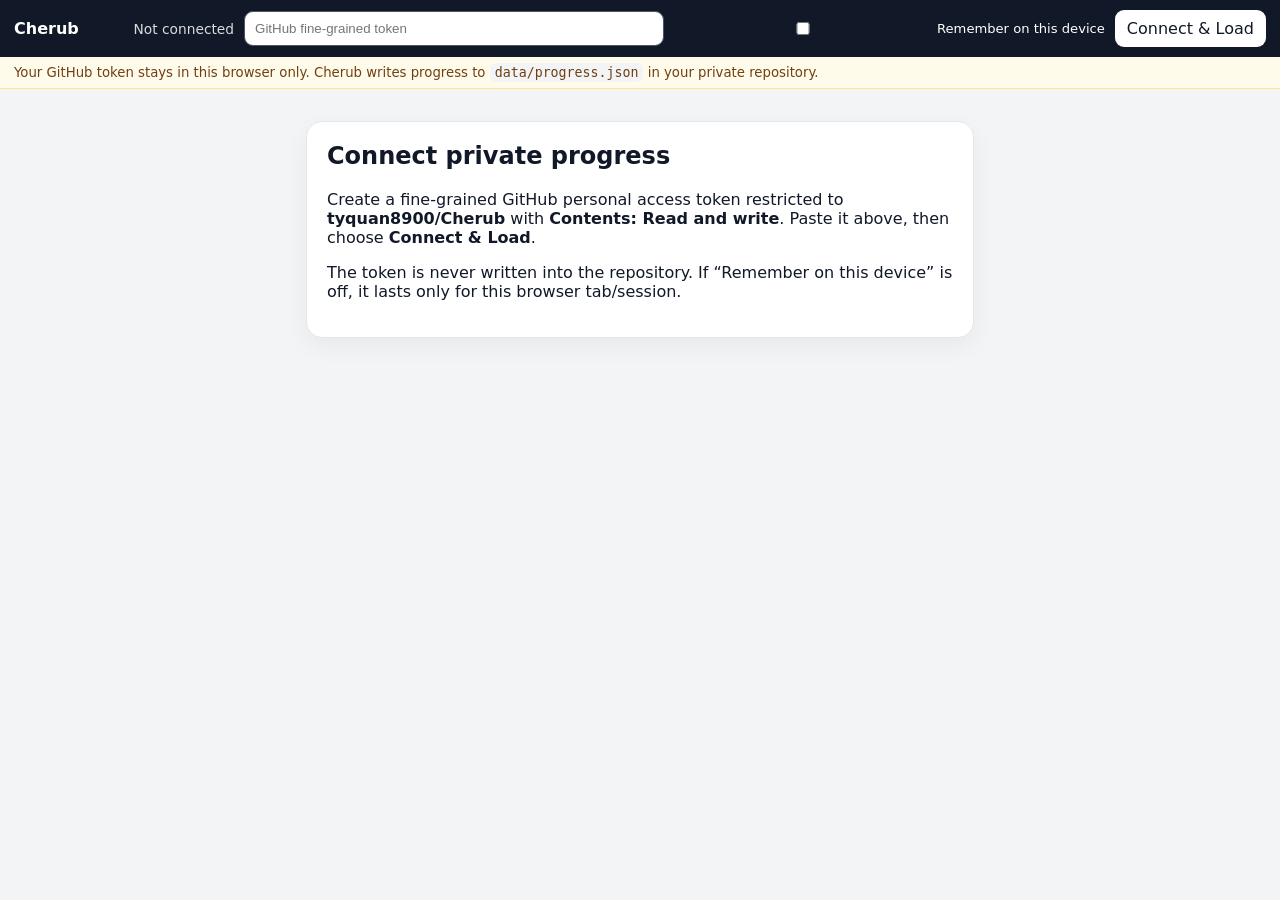
==== sync.html @ 9331f1fc "Add GitHub-backed single-user sync launcher" ====
<!doctype html>
<html lang="en">
<head>
<meta charset="utf-8">
<meta name="viewport" content="width=device-width,initial-scale=1,viewport-fit=cover">
<meta name="theme-color" content="#111827">
<title>Cherub Sync</title>
<style>
:root{font-family:Inter,system-ui,-apple-system,BlinkMacSystemFont,"Segoe UI",sans-serif;color:#111827;background:#f3f4f6}*{box-sizing:border-box}body{margin:0}.shell{min-height:100vh;display:flex;flex-direction:column}.bar{background:#111827;color:#fff;padding:10px 14px;display:flex;gap:10px;align-items:center;flex-wrap:wrap;position:sticky;top:0;z-index:10}.brand{font-weight:800;margin-right:auto}.status{font-size:.86rem;opacity:.85}.bar input{min-width:250px;max-width:420px;flex:1;padding:9px 10px;border-radius:9px;border:1px solid #4b5563;background:#fff;color:#111827}.bar button{border:0;border-radius:9px;padding:9px 12px;cursor:pointer;font:inherit}.primary{background:#fff;color:#111827}.secondary{background:#374151;color:#fff}.danger{background:#7f1d1d;color:#fff}.remember{font-size:.82rem;display:flex;gap:6px;align-items:center}.notice{padding:8px 14px;background:#fffbeb;border-bottom:1px solid #fde68a;font-size:.83rem;color:#713f12}.hidden{display:none}iframe{border:0;width:100%;flex:1;min-height:calc(100vh - 58px);background:#fff}.setup{max-width:700px;margin:32px auto;padding:0 16px}.card{background:#fff;border:1px solid #e5e7eb;border-radius:16px;padding:20px;box-shadow:0 8px 24px rgba(0,0,0,.05)}code{background:#f3f4f6;border-radius:6px;padding:2px 5px}@media(max-width:700px){.bar{align-items:stretch}.brand{width:100%}.bar input{min-width:0;width:100%}}
</style>
</head>
<body>
<div class="shell">
  <div class="bar">
    <div class="brand">Cherub</div>
    <div id="status" class="status">Not connected</div>
    <input id="token" type="password" autocomplete="off" spellcheck="false" placeholder="GitHub fine-grained token">
    <label class="remember"><input id="remember" type="checkbox"> Remember on this device</label>
    <button id="connect" class="primary">Connect & Load</button>
    <button id="sync" class="secondary hidden">Sync now</button>
    <button id="disconnect" class="danger hidden">Disconnect</button>
  </div>
  <div id="notice" class="notice">Your GitHub token stays in this browser only. Cherub writes progress to <code>data/progress.json</code> in your private repository.</div>
  <div id="setup" class="setup">
    <div class="card">
      <h2 style="margin-top:0">Connect private progress</h2>
      <p>Create a fine-grained GitHub personal access token restricted to <strong>tyquan8900/Cherub</strong> with <strong>Contents: Read and write</strong>. Paste it above, then choose <strong>Connect & Load</strong>.</p>
      <p>The token is never written into the repository. If “Remember on this device” is off, it lasts only for this browser tab/session.</p>
    </div>
  </div>
  <iframe id="app" title="Cherub" class="hidden"></iframe>
</div>
<script>
const OWNER='tyquan8900', REPO='Cherub', BRANCH='main', PATH='data/progress.json';
const PROGRESS_KEY='cherub-progress-v1', SESSION_KEY='cherub-session-v1', TOKEN_KEY='cherub-github-token-v1';
const API=`https://api.github.com/repos/${OWNER}/${REPO}/contents/${PATH}`;
const $=id=>document.getElementById(id);
let token=sessionStorage.getItem(TOKEN_KEY)||localStorage.getItem(TOKEN_KEY)||'';
let remoteSha=null,lastSnapshot='',syncTimer=null,busy=false;
$('token').value=token;
$('remember').checked=!!localStorage.getItem(TOKEN_KEY);
function setStatus(text){$('status').textContent=text}
function headers(){return {'Accept':'application/vnd.github+json','Authorization':`Bearer ${token}`,'X-GitHub-Api-Version':'2026-03-10'}}
function decode64(s){const bin=atob((s||'').replace(/\n/g,''));const bytes=Uint8Array.from(bin,c=>c.charCodeAt(0));return new TextDecoder().decode(bytes)}
function encode64(s){const bytes=new TextEncoder().encode(s);let bin='';for(const b of bytes)bin+=String.fromCharCode(b);return btoa(bin)}
function localPayload(){let progress,session;try{progress=JSON.parse(localStorage.getItem(PROGRESS_KEY)||'{"answers":[]}')}catch{progress={answers:[]}}try{session=JSON.parse(localStorage.getItem(SESSION_KEY)||'null')}catch{session=null}return {version:1,progress,session,updated_at:new Date().toISOString()}}
function snapshot(){const p=localPayload();delete p.updated_at;return JSON.stringify(p)}
function applyRemote(doc){if(doc?.progress)localStorage.setItem(PROGRESS_KEY,JSON.stringify(doc.progress));else localStorage.setItem(PROGRESS_KEY,JSON.stringify({answers:[]}));if(doc?.session)localStorage.setItem(SESSION_KEY,JSON.stringify(doc.session));else localStorage.removeItem(SESSION_KEY);lastSnapshot=snapshot()}
async function getRemote(){const r=await fetch(`${API}?ref=${encodeURIComponent(BRANCH)}&t=${Date.now()}`,{headers:headers(),cache:'no-store'});if(!r.ok)throw new Error(r.status===401?'Token rejected':r.status===404?'Repository or progress file not accessible':`GitHub read failed (${r.status})`);const j=await r.json();remoteSha=j.sha;return JSON.parse(decode64(j.content))}
async function putRemote(payload){const body={message:'Sync Cherub study progress',content:encode64(JSON.stringify(payload,null,2)),branch:BRANCH};if(remoteSha)body.sha=remoteSha;let r=await fetch(API,{method:'PUT',headers:{...headers(),'Content-Type':'application/json'},body:JSON.stringify(body)});if(r.status===409){const latest=await getRemote();const merged=merge(latest,payload);body.content=encode64(JSON.stringify(merged,null,2));body.sha=remoteSha;r=await fetch(API,{method:'PUT',headers:{...headers(),'Content-Type':'application/json'},body:JSON.stringify(body)})}if(!r.ok)throw new Error(`GitHub save failed (${r.status})`);const j=await r.json();remoteSha=j.content.sha;lastSnapshot=snapshot();setStatus('Synced '+new Date().toLocaleTimeString())}
function merge(a,b){const aa=Array.isArray(a?.progress?.answers)?a.progress.answers:[],bb=Array.isArray(b?.progress?.answers)?b.progress.answers:[];const map=new Map();for(const x of [...aa,...bb])map.set(`${x.id||''}|${x.ts||''}|${x.d||''}|${x.confidence||''}`,x);let session=b.session||a.session||null;if(a.session&&b.session&&a.session.session?.started===b.session.session?.started)session=(Number(a.session.index||0)>Number(b.session.index||0))?a.session:b.session;return {version:1,progress:{...(a.progress||{}),...(b.progress||{}),answers:[...map.values()].sort((x,y)=>(x.ts||0)-(y.ts||0))},session,updated_at:new Date().toISOString()}}
async function syncNow(force=false){if(!token||busy)return;const snap=snapshot();if(!force&&snap===lastSnapshot)return;busy=true;setStatus('Syncing…');try{await putRemote(localPayload())}catch(e){setStatus(e.message)}finally{busy=false}}
function launch(){ $('setup').classList.add('hidden');$('app').classList.remove('hidden');$('sync').classList.remove('hidden');$('disconnect').classList.remove('hidden');if(!$('app').src)$('app').src='index.html'}
async function connect(){token=$('token').value.trim();if(!token){setStatus('Enter a token');return}if($('remember').checked){localStorage.setItem(TOKEN_KEY,token);sessionStorage.removeItem(TOKEN_KEY)}else{sessionStorage.setItem(TOKEN_KEY,token);localStorage.removeItem(TOKEN_KEY)}setStatus('Loading from GitHub…');try{const remote=await getRemote();applyRemote(remote);launch();setStatus('Connected • progress loaded');clearInterval(syncTimer);syncTimer=setInterval(()=>syncNow(false),10000)}catch(e){setStatus(e.message)}}
function disconnect(){clearInterval(syncTimer);syncTimer=null;token='';remoteSha=null;sessionStorage.removeItem(TOKEN_KEY);localStorage.removeItem(TOKEN_KEY);$('token').value='';$('remember').checked=false;$('app').src='';$('app').classList.add('hidden');$('setup').classList.remove('hidden');$('sync').classList.add('hidden');$('disconnect').classList.add('hidden');setStatus('Disconnected')}
$('connect').onclick=connect;$('sync').onclick=()=>syncNow(true);$('disconnect').onclick=disconnect;
document.addEventListener('visibilitychange',()=>{if(document.visibilityState==='hidden')syncNow(false)});
window.addEventListener('beforeunload',()=>syncNow(false));
if(token)connect();
</script>
</body>
</html>
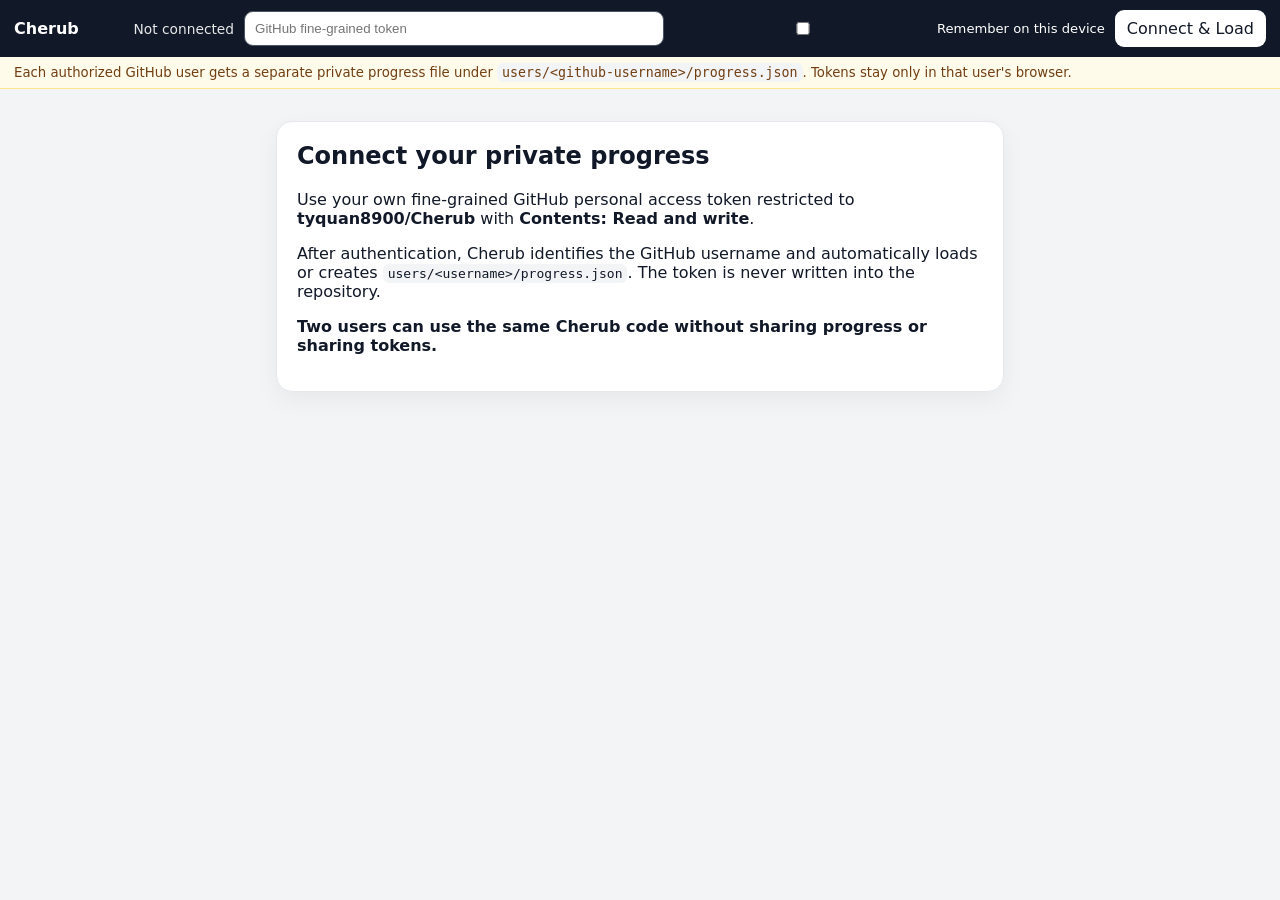
==== commit 9391cf0f: "Add per-user automatic GitHub progress sync" ====
--- a/sync.html
+++ b/sync.html
@@ -6,7 +6,7 @@
 <meta name="theme-color" content="#111827">
 <title>Cherub Sync</title>
 <style>
-:root{font-family:Inter,system-ui,-apple-system,BlinkMacSystemFont,"Segoe UI",sans-serif;color:#111827;background:#f3f4f6}*{box-sizing:border-box}body{margin:0}.shell{min-height:100vh;display:flex;flex-direction:column}.bar{background:#111827;color:#fff;padding:10px 14px;display:flex;gap:10px;align-items:center;flex-wrap:wrap;position:sticky;top:0;z-index:10}.brand{font-weight:800;margin-right:auto}.status{font-size:.86rem;opacity:.85}.bar input{min-width:250px;max-width:420px;flex:1;padding:9px 10px;border-radius:9px;border:1px solid #4b5563;background:#fff;color:#111827}.bar button{border:0;border-radius:9px;padding:9px 12px;cursor:pointer;font:inherit}.primary{background:#fff;color:#111827}.secondary{background:#374151;color:#fff}.danger{background:#7f1d1d;color:#fff}.remember{font-size:.82rem;display:flex;gap:6px;align-items:center}.notice{padding:8px 14px;background:#fffbeb;border-bottom:1px solid #fde68a;font-size:.83rem;color:#713f12}.hidden{display:none}iframe{border:0;width:100%;flex:1;min-height:calc(100vh - 58px);background:#fff}.setup{max-width:700px;margin:32px auto;padding:0 16px}.card{background:#fff;border:1px solid #e5e7eb;border-radius:16px;padding:20px;box-shadow:0 8px 24px rgba(0,0,0,.05)}code{background:#f3f4f6;border-radius:6px;padding:2px 5px}@media(max-width:700px){.bar{align-items:stretch}.brand{width:100%}.bar input{min-width:0;width:100%}}
+:root{font-family:Inter,system-ui,-apple-system,BlinkMacSystemFont,"Segoe UI",sans-serif;color:#111827;background:#f3f4f6}*{box-sizing:border-box}body{margin:0}.shell{min-height:100vh;display:flex;flex-direction:column}.bar{background:#111827;color:#fff;padding:10px 14px;display:flex;gap:10px;align-items:center;flex-wrap:wrap;position:sticky;top:0;z-index:10}.brand{font-weight:800;margin-right:auto}.status{font-size:.86rem;opacity:.9}.bar input{min-width:250px;max-width:420px;flex:1;padding:9px 10px;border-radius:9px;border:1px solid #4b5563;background:#fff;color:#111827}.bar button{border:0;border-radius:9px;padding:9px 12px;cursor:pointer;font:inherit}.primary{background:#fff;color:#111827}.secondary{background:#374151;color:#fff}.danger{background:#7f1d1d;color:#fff}.remember{font-size:.82rem;display:flex;gap:6px;align-items:center}.notice{padding:8px 14px;background:#fffbeb;border-bottom:1px solid #fde68a;font-size:.83rem;color:#713f12}.hidden{display:none}iframe{border:0;width:100%;flex:1;min-height:calc(100vh - 58px);background:#fff}.setup{max-width:760px;margin:32px auto;padding:0 16px}.card{background:#fff;border:1px solid #e5e7eb;border-radius:16px;padding:20px;box-shadow:0 8px 24px rgba(0,0,0,.05)}code{background:#f3f4f6;border-radius:6px;padding:2px 5px}.who{font-weight:700}@media(max-width:700px){.bar{align-items:stretch}.brand{width:100%}.bar input{min-width:0;width:100%}}
 </style>
 </head>
 <body>
@@ -20,42 +20,48 @@
     <button id="sync" class="secondary hidden">Sync now</button>
     <button id="disconnect" class="danger hidden">Disconnect</button>
   </div>
-  <div id="notice" class="notice">Your GitHub token stays in this browser only. Cherub writes progress to <code>data/progress.json</code> in your private repository.</div>
+  <div id="notice" class="notice">Each authorized GitHub user gets a separate private progress file under <code>users/&lt;github-username&gt;/progress.json</code>. Tokens stay only in that user's browser.</div>
   <div id="setup" class="setup">
     <div class="card">
-      <h2 style="margin-top:0">Connect private progress</h2>
-      <p>Create a fine-grained GitHub personal access token restricted to <strong>tyquan8900/Cherub</strong> with <strong>Contents: Read and write</strong>. Paste it above, then choose <strong>Connect & Load</strong>.</p>
-      <p>The token is never written into the repository. If “Remember on this device” is off, it lasts only for this browser tab/session.</p>
+      <h2 style="margin-top:0">Connect your private progress</h2>
+      <p>Use your own fine-grained GitHub personal access token restricted to <strong>tyquan8900/Cherub</strong> with <strong>Contents: Read and write</strong>.</p>
+      <p>After authentication, Cherub identifies the GitHub username and automatically loads or creates <code>users/&lt;username&gt;/progress.json</code>. The token is never written into the repository.</p>
+      <p><strong>Two users can use the same Cherub code without sharing progress or sharing tokens.</strong></p>
     </div>
   </div>
   <iframe id="app" title="Cherub" class="hidden"></iframe>
 </div>
 <script>
-const OWNER='tyquan8900', REPO='Cherub', BRANCH='main', PATH='data/progress.json';
-const PROGRESS_KEY='cherub-progress-v1', SESSION_KEY='cherub-session-v1', TOKEN_KEY='cherub-github-token-v1';
-const API=`https://api.github.com/repos/${OWNER}/${REPO}/contents/${PATH}`;
+const OWNER='tyquan8900', REPO='Cherub', BRANCH='main';
+const PROGRESS_KEY='cherub-progress-v1', SESSION_KEY='cherub-session-v1', TOKEN_KEY='cherub-github-token-v2';
+const REPO_API=`https://api.github.com/repos/${OWNER}/${REPO}`;
 const $=id=>document.getElementById(id);
 let token=sessionStorage.getItem(TOKEN_KEY)||localStorage.getItem(TOKEN_KEY)||'';
-let remoteSha=null,lastSnapshot='',syncTimer=null,busy=false;
+let username='',remoteSha=null,lastSnapshot='',syncTimer=null,busy=false,initialized=false;
 $('token').value=token;
 $('remember').checked=!!localStorage.getItem(TOKEN_KEY);
 function setStatus(text){$('status').textContent=text}
-function headers(){return {'Accept':'application/vnd.github+json','Authorization':`Bearer ${token}`,'X-GitHub-Api-Version':'2026-03-10'}}
+function headers(){return {'Accept':'application/vnd.github+json','Authorization':`Bearer ${token}`,'X-GitHub-Api-Version':'2022-11-28'}}
 function decode64(s){const bin=atob((s||'').replace(/\n/g,''));const bytes=Uint8Array.from(bin,c=>c.charCodeAt(0));return new TextDecoder().decode(bytes)}
 function encode64(s){const bytes=new TextEncoder().encode(s);let bin='';for(const b of bytes)bin+=String.fromCharCode(b);return btoa(bin)}
-function localPayload(){let progress,session;try{progress=JSON.parse(localStorage.getItem(PROGRESS_KEY)||'{"answers":[]}')}catch{progress={answers:[]}}try{session=JSON.parse(localStorage.getItem(SESSION_KEY)||'null')}catch{session=null}return {version:1,progress,session,updated_at:new Date().toISOString()}}
+function safeUser(s){return String(s||'').replace(/[^A-Za-z0-9-]/g,'')}
+function userPath(){if(!username)throw new Error('GitHub user not identified');return `users/${safeUser(username)}/progress.json`}
+function api(){return `${REPO_API}/contents/${userPath()}`}
+function localPayload(){let progress,session;try{progress=JSON.parse(localStorage.getItem(PROGRESS_KEY)||'{"answers":[]}')}catch{progress={answers:[]}}try{session=JSON.parse(localStorage.getItem(SESSION_KEY)||'null')}catch{session=null}return {version:2,user:username,progress,session,updated_at:new Date().toISOString()}}
 function snapshot(){const p=localPayload();delete p.updated_at;return JSON.stringify(p)}
 function applyRemote(doc){if(doc?.progress)localStorage.setItem(PROGRESS_KEY,JSON.stringify(doc.progress));else localStorage.setItem(PROGRESS_KEY,JSON.stringify({answers:[]}));if(doc?.session)localStorage.setItem(SESSION_KEY,JSON.stringify(doc.session));else localStorage.removeItem(SESSION_KEY);lastSnapshot=snapshot()}
-async function getRemote(){const r=await fetch(`${API}?ref=${encodeURIComponent(BRANCH)}&t=${Date.now()}`,{headers:headers(),cache:'no-store'});if(!r.ok)throw new Error(r.status===401?'Token rejected':r.status===404?'Repository or progress file not accessible':`GitHub read failed (${r.status})`);const j=await r.json();remoteSha=j.sha;return JSON.parse(decode64(j.content))}
-async function putRemote(payload){const body={message:'Sync Cherub study progress',content:encode64(JSON.stringify(payload,null,2)),branch:BRANCH};if(remoteSha)body.sha=remoteSha;let r=await fetch(API,{method:'PUT',headers:{...headers(),'Content-Type':'application/json'},body:JSON.stringify(body)});if(r.status===409){const latest=await getRemote();const merged=merge(latest,payload);body.content=encode64(JSON.stringify(merged,null,2));body.sha=remoteSha;r=await fetch(API,{method:'PUT',headers:{...headers(),'Content-Type':'application/json'},body:JSON.stringify(body)})}if(!r.ok)throw new Error(`GitHub save failed (${r.status})`);const j=await r.json();remoteSha=j.content.sha;lastSnapshot=snapshot();setStatus('Synced '+new Date().toLocaleTimeString())}
-function merge(a,b){const aa=Array.isArray(a?.progress?.answers)?a.progress.answers:[],bb=Array.isArray(b?.progress?.answers)?b.progress.answers:[];const map=new Map();for(const x of [...aa,...bb])map.set(`${x.id||''}|${x.ts||''}|${x.d||''}|${x.confidence||''}`,x);let session=b.session||a.session||null;if(a.session&&b.session&&a.session.session?.started===b.session.session?.started)session=(Number(a.session.index||0)>Number(b.session.index||0))?a.session:b.session;return {version:1,progress:{...(a.progress||{}),...(b.progress||{}),answers:[...map.values()].sort((x,y)=>(x.ts||0)-(y.ts||0))},session,updated_at:new Date().toISOString()}}
-async function syncNow(force=false){if(!token||busy)return;const snap=snapshot();if(!force&&snap===lastSnapshot)return;busy=true;setStatus('Syncing…');try{await putRemote(localPayload())}catch(e){setStatus(e.message)}finally{busy=false}}
-function launch(){ $('setup').classList.add('hidden');$('app').classList.remove('hidden');$('sync').classList.remove('hidden');$('disconnect').classList.remove('hidden');if(!$('app').src)$('app').src='index.html'}
-async function connect(){token=$('token').value.trim();if(!token){setStatus('Enter a token');return}if($('remember').checked){localStorage.setItem(TOKEN_KEY,token);sessionStorage.removeItem(TOKEN_KEY)}else{sessionStorage.setItem(TOKEN_KEY,token);localStorage.removeItem(TOKEN_KEY)}setStatus('Loading from GitHub…');try{const remote=await getRemote();applyRemote(remote);launch();setStatus('Connected • progress loaded');clearInterval(syncTimer);syncTimer=setInterval(()=>syncNow(false),10000)}catch(e){setStatus(e.message)}}
-function disconnect(){clearInterval(syncTimer);syncTimer=null;token='';remoteSha=null;sessionStorage.removeItem(TOKEN_KEY);localStorage.removeItem(TOKEN_KEY);$('token').value='';$('remember').checked=false;$('app').src='';$('app').classList.add('hidden');$('setup').classList.remove('hidden');$('sync').classList.add('hidden');$('disconnect').classList.add('hidden');setStatus('Disconnected')}
+async function identifyUser(){const r=await fetch('https://api.github.com/user',{headers:headers(),cache:'no-store'});if(!r.ok)throw new Error(r.status===401?'Token rejected':'Unable to identify GitHub user');const j=await r.json();username=safeUser(j.login);if(!username)throw new Error('GitHub username unavailable');return username}
+async function getRemote(){const r=await fetch(`${api()}?ref=${encodeURIComponent(BRANCH)}&t=${Date.now()}`,{headers:headers(),cache:'no-store'});if(r.status===404){remoteSha=null;return null}if(!r.ok)throw new Error(r.status===401?'Token rejected':r.status===403?'Token lacks repository write access':`GitHub read failed (${r.status})`);const j=await r.json();remoteSha=j.sha;return JSON.parse(decode64(j.content))}
+async function putRemote(payload){const body={message:`Sync Cherub progress for ${username}`,content:encode64(JSON.stringify(payload,null,2)),branch:BRANCH};if(remoteSha)body.sha=remoteSha;let r=await fetch(api(),{method:'PUT',headers:{...headers(),'Content-Type':'application/json'},body:JSON.stringify(body)});if(r.status===409||r.status===422){const latest=await getRemote();if(latest){const merged=merge(latest,payload);body.content=encode64(JSON.stringify(merged,null,2));body.sha=remoteSha;r=await fetch(api(),{method:'PUT',headers:{...headers(),'Content-Type':'application/json'},body:JSON.stringify(body)})}}if(!r.ok){let detail='';try{detail=(await r.json()).message||''}catch{}throw new Error(`GitHub save failed (${r.status})${detail?': '+detail:''}`)}const j=await r.json();remoteSha=j.content.sha;lastSnapshot=snapshot();setStatus(`${username} • synced ${new Date().toLocaleTimeString()}`)}
+function merge(a,b){const aa=Array.isArray(a?.progress?.answers)?a.progress.answers:[],bb=Array.isArray(b?.progress?.answers)?b.progress.answers:[];const map=new Map();for(const x of [...aa,...bb])map.set(`${x.id||''}|${x.ts||''}|${x.d||''}|${x.confidence||''}`,x);let session=b.session||a.session||null;if(a.session&&b.session&&a.session.session?.started===b.session.session?.started)session=(Number(a.session.index||0)>Number(b.session.index||0))?a.session:b.session;return {version:2,user:username,progress:{...(a.progress||{}),...(b.progress||{}),answers:[...map.values()].sort((x,y)=>(x.ts||0)-(y.ts||0))},session,updated_at:new Date().toISOString()}}
+async function syncNow(force=false){if(!token||!username||busy)return;const snap=snapshot();if(!force&&snap===lastSnapshot)return;busy=true;setStatus(`${username} • syncing…`);try{await putRemote(localPayload())}catch(e){setStatus(e.message)}finally{busy=false}}
+function launch(){$('setup').classList.add('hidden');$('app').classList.remove('hidden');$('sync').classList.remove('hidden');$('disconnect').classList.remove('hidden');if(!$('app').src)$('app').src='index.html'}
+async function connect(){token=$('token').value.trim();if(!token){setStatus('Enter a token');return}if($('remember').checked){localStorage.setItem(TOKEN_KEY,token);sessionStorage.removeItem(TOKEN_KEY)}else{sessionStorage.setItem(TOKEN_KEY,token);localStorage.removeItem(TOKEN_KEY)}setStatus('Authenticating…');try{await identifyUser();setStatus(`${username} • loading progress…`);const remote=await getRemote();if(remote){applyRemote(remote)}else{lastSnapshot='';await putRemote(localPayload())}initialized=true;launch();setStatus(`${username} • connected & synced`);clearInterval(syncTimer);syncTimer=setInterval(()=>syncNow(false),5000)}catch(e){setStatus(e.message)}}
+function disconnect(){clearInterval(syncTimer);syncTimer=null;token='';username='';remoteSha=null;initialized=false;sessionStorage.removeItem(TOKEN_KEY);localStorage.removeItem(TOKEN_KEY);$('token').value='';$('remember').checked=false;$('app').src='';$('app').classList.add('hidden');$('setup').classList.remove('hidden');$('sync').classList.add('hidden');$('disconnect').classList.add('hidden');setStatus('Disconnected')}
 $('connect').onclick=connect;$('sync').onclick=()=>syncNow(true);$('disconnect').onclick=disconnect;
-document.addEventListener('visibilitychange',()=>{if(document.visibilityState==='hidden')syncNow(false)});
-window.addEventListener('beforeunload',()=>syncNow(false));
+document.addEventListener('visibilitychange',()=>{if(initialized&&document.visibilityState==='hidden')syncNow(false)});
+window.addEventListener('pagehide',()=>{if(initialized)syncNow(false)});
+window.addEventListener('storage',e=>{if(initialized&&(e.key===PROGRESS_KEY||e.key===SESSION_KEY))syncNow(false)});
 if(token)connect();
 </script>
 </body>
